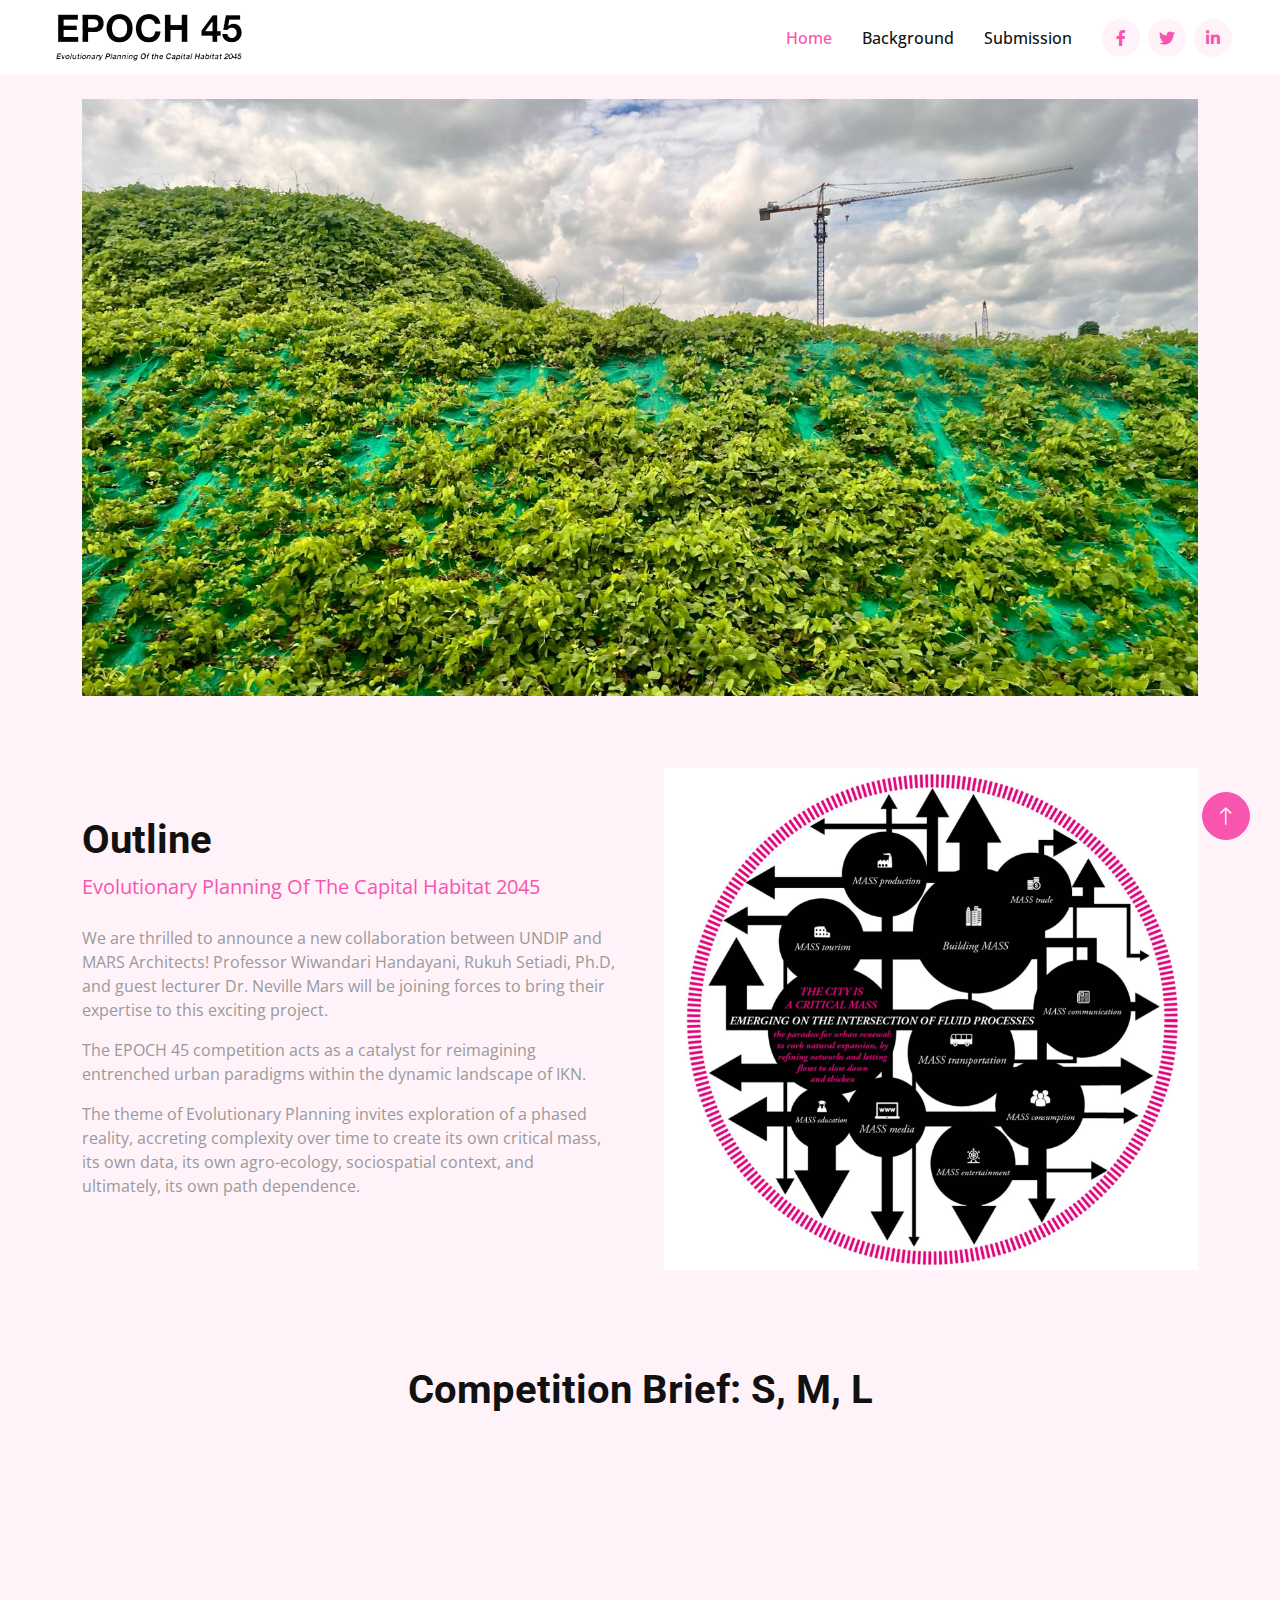
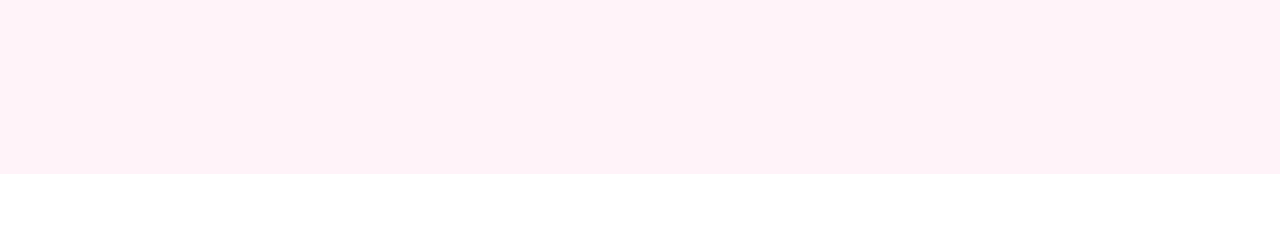
==== index.html @ 97444972 "update all" ====
<!DOCTYPE html>
<html lang="en">

<head>
    <meta charset="utf-8">
    <title>EPOCH45</title>
    <meta content="width=device-width, initial-scale=1.0" name="viewport">
    <meta content="" name="keywords">
    <meta content="" name="description">

    <!-- Icon Title-->
     <link href="img/about.png" rel="icon">
     
    <!-- Favicon -->
    <link href="img/favicon.ico" rel="icon">

    <!-- Google Web Fonts -->
    <link rel="preconnect" href="https://fonts.googleapis.com">
    <link rel="preconnect" href="https://fonts.gstatic.com" crossorigin>
    <link href="https://fonts.googleapis.com/css2?family=Open+Sans:wght@400;500&family=Roboto:wght@500;700&display=swap"
        rel="stylesheet">

    <!-- Icon Font Stylesheet -->
    <link href="https://cdnjs.cloudflare.com/ajax/libs/font-awesome/5.10.0/css/all.min.css" rel="stylesheet">
    <link href="https://cdn.jsdelivr.net/npm/bootstrap-icons@1.4.1/font/bootstrap-icons.css" rel="stylesheet">

    <!-- Libraries Stylesheet -->
    <link href="lib/animate/animate.min.css" rel="stylesheet">
    <link href="lib/owlcarousel/assets/owl.carousel.min.css" rel="stylesheet">

    <!-- Customized Bootstrap Stylesheet -->
    <link href="css/bootstrap.min.css" rel="stylesheet">

    <!-- Template Stylesheet -->
    <link href="css/style.css" rel="stylesheet">
</head>

<body>
    <!-- Spinner Start -->
    <div id="spinner"
        class="show bg-white position-fixed translate-middle w-100 vh-100 top-50 start-50 d-flex align-items-center justify-content-center">
        <div class="spinner-grow text-primary" role="status"></div>
    </div>
    <!-- Spinner End -->


    <!-- Navbar Start -->
    <nav class="navbar navbar-expand-lg bg-white navbar-light sticky-top p-0 px-4 px-lg-5">
        <a href="index.html" class="navbar-brand d-flex align-items-center">
            <h2 class="m-0 text-primary"><img class="img-fluid me-2" src="img/icon-1.png" alt=""
                    style="width: 200px;"></h2>
        </a>
        <button type="button" class="navbar-toggler" data-bs-toggle="collapse" data-bs-target="#navbarCollapse">
            <span class="navbar-toggler-icon"></span>
        </button>
        <div class="collapse navbar-collapse" id="navbarCollapse">
            <div class="navbar-nav ms-auto py-4 py-lg-0">
                <a href="index.html" class="nav-item nav-link active">Home</a>
                <a href="about.html" class="nav-item nav-link">Background</a>
                <!--a href="service.html" class="nav-item nav-link">Service</!--a-->
                <a href="roadmap.html" class="nav-item nav-link">Submission</a>
                <!--div class="nav-item dropdown">
                    <a href="#" class="nav-link dropdown-toggle" data-bs-toggle="dropdown">Pages</a>
                    <div class="dropdown-menu shadow-sm m-0">
                        <a href="feature.html" class="dropdown-item">Feature</a>
                        <a href="token.html" class="dropdown-item">Token Sale</a>
                        <a href="faq.html" class="dropdown-item">FAQs</a>
                        <a href="404.html" class="dropdown-item">404 Page</a>
                    </div>
                </!--div-->
                <!--a-- href="contact.html" class="nav-item nav-link">Contact</!--a-->
            </div>
            <div class="h-100 d-lg-inline-flex align-items-center d-none">
                <a class="btn btn-square rounded-circle bg-light text-primary me-2" href=""><i
                        class="fab fa-facebook-f"></i></a>
                <a class="btn btn-square rounded-circle bg-light text-primary me-2" href=""><i
                        class="fab fa-twitter"></i></a>
                <a class="btn btn-square rounded-circle bg-light text-primary me-0" href=""><i
                        class="fab fa-linkedin-in"></i></a>
            </div>
        </div>
    </nav>
    <!-- Navbar End -->


    <!-- Header Start -->
    <div class="container-xxl bg-light">
        <div class="container py-4">
            <div class="row g-5 justify-content-center fadeIn">
                <img class="img-fluid" style="animation-duration: 3s; width: 1378px;" src="img/hero-1.png"
                        alt="">
                <!--div class="col-lg-6">
                    <h1 class="display-4 mb-3 animated slideInDown">Evolutionary Planning Of the Capital Habitat 2045</h1>
                    <p class="animated slideInDown">UNDIP is excited to announce the multidisciplinary student planning and design competition 
                        for the next three phases of development of IKN, the new forest capital of Indonesia, Nusantara.</p>
                    <a href="" class="btn btn-primary py-3 px-4 animated slideInDown">Explore More</!--a>
                </!--div>
                <div-- class="col-lg-6 animated fadeIn">
                    <img class="img-fluid" style="animation-duration: 3s;" src="img/hero-1.png"
                        alt="">
                </div-->
            </div>
        </div>
    </div>
    <!-- Header End -->


    <!-- Summary Start -->
    <div class="container-xxl bg-light py-5">
        <div class="container">
            <div class="row g-5 align-items-center">
                <div class="col-lg-6 wow fadeInUp" data-wow-delay="0.5s">
                    <div class="h-100">
                        <h1 class="display-6">Outline</h1>
                        <p class="text-primary fs-5 mb-4">Evolutionary Planning Of The Capital Habitat 2045</p>
                        <p>We are thrilled to announce a new collaboration between UNDIP and MARS Architects! Professor Wiwandari Handayani, 
                            Rukuh Setiadi, Ph.D, and guest lecturer Dr. Neville Mars 
                            will be joining forces to bring their expertise to this exciting project.</p>
                        <p>The EPOCH 45 competition acts as a catalyst for reimagining entrenched urban paradigms 
                            within the dynamic landscape of IKN. </p>
                        <p class="mb-4">The theme of Evolutionary Planning invites exploration of a phased reality, accreting complexity over time to create its own critical mass, 
                            its own data, its own agro-ecology, sociospatial context, and ultimately, its own path dependence.</p>
                        <!--div class="d-flex align-items-center mb-2">
                            <i class="fa fa-check bg-light text-primary btn-sm-square rounded-circle me-3 fw-bold"></i>
                            <span>Spatial</span>
                        </!--div>
                        <div class="d-flex align-items-center mb-2">
                            <i class="fa fa-check bg-light text-primary btn-sm-square rounded-circle me-3 fw-bold"></i>
                            <span>Socioeconomic</span>
                        </div>
                        <div-- class="d-flex align-items-center mb-4">
                            <i class="fa fa-check bg-light text-primary btn-sm-square rounded-circle me-3 fw-bold"></i>
                            <span>Procedural</span>
                        </div-->
                        <!--a class="btn btn-primary py-3 px-4" href="about.html">Read More</!--a-->
                    </div>
                </div>
                <div class="col-lg-6 wow fadeInUp" data-wow-delay="0.1s">
                    <img class="img-fluid" src="img/about.png" alt="">
                </div>
            </div>
        </div>
    </div>
    <!-- Summary End -->
    <div class="container-xxl bg-light py-5">
        <div class="container">
            <h1 class="display-6 text-md-center mb-4">Competition Brief: S, M, L</h1>
            <!--p class="text-primary text-md-center fs-5 mb-4">Introduction</!--p-->
            <div class="row g-5 align-items-center">
                <div class=" wow fadeInUp" data-wow-delay="0.1s">
                    <p>The goal of the competition is to provide a strategy for the evolutionary expansion of IKN Capital City
                         until the year 2045. Emphasis will be on designing the growth processes towards an inclusive forest 
                         city. The existing administrative core will need to expand in three stages to a ‘small’ town of 
                         500.000, a ‘medium’ sized city of 1 million people, and a ‘large’ metropolis of 2 million by 2045.</p>
                
                    <p>Specific attention is asked to address the contradictions inherent to planning a vibrant metropolis 
                        that is situated in what is currently a monofunctional production wood, but must ultimately encompass 
                        60% of diverse tropical forest. The sociospatial challenges innate to the forest city model must be 
                        addressed, including resilience, walkability, inclusivity and economic viability. For each stage of 
                        development basic urban capacity indicators (built footprint, GFA, FAR, land use, infrastructure, 
                        population, density) and economic and environmental performance indicators must be provided. 
                        These can include carbon life cycle analysis, agro- and service industry output, etc.</p>

                    <p>In short, EPOCH 45 asks: are human habitat and natural habitat—city and forest—conceptually compatible? 
                        And if so, how can this become practically achievable over the course of 20 years?</p>
                </div>
            </div>
        </div>
    </div>
    <!-- Competition Brief Start-->


    <!-- Competition Brief End -->


    <!-- Footer Start -->
    <div class="container-fluid  footer  wow fadeIn" data-wow-delay="0.1s">
        <!--div class="container py-2">
            <div class="row g-5">
                <div class="col-md-6">
                    <h1 class="text-primary mb-4"><img class="img-fluid me-2" src="img/icon-1.png" alt=""
                            style="width: 200px;"></h1>
                    <span>The EPOCH 45 competition acts as a catalyst for 
                        reimagining entrenched urban paradigms within the dynamic landscape of IKN.</span>
                </div>
                <div class="col-md-6">
                    <h5 class="mb-4">Newsletter</!--h5>
                    <p>The EPOCH 45 competition acts as a catalyst for 
                        reimagining entrenched urban paradigms within the dynamic landscape of IKN</p>
                    <div class="position-relative">
                        <p>The EPOCH 45 competition acts as a catalyst for 
                            reimagining entrenched urban paradigms within the dynamic landscape of IKN</p>
                        <input class="form-control bg-transparent w-100 py-3 ps-4 pe-5" type="text"
                            placeholder="Your email">
                        <button type="button"
                            class="btn btn-primary py-2 px-3 position-absolute top-0 end-0 mt-2 me-2">SignUp</button>
                    </div>
                </div>
                <div class="col-lg-3 col-md-6">
                    <h5 class="mb-4">Get In Touch</h5>
                    <p><i class="fa fa-map-marker-alt me-3"></i>123 Street, New York, USA</p>
                    <p><i class="fa fa-phone-alt me-3"></i>+012 345 67890</p>
                    <p><i class="fa fa-envelope me-3"></i>info@example.com</p>
                </div>
                <div class="col-lg-3 col-md-6">
                    <h5 class="mb-4">Our Services</h5>
                    <a class="btn btn-link" href="">Currency Wallet</a>
                    <a class="btn btn-link" href="">Currency Transaction</a>
                    <a class="btn btn-link" href="">Bitcoin Investment</a>
                    <a class="btn btn-link" href="">Token Sale</a>
                </div>
                <div class="col-lg-3 col-md-6">
                    <h5 class="mb-4">Quick Links</h5>
                    <a class="btn btn-link" href="">About Us</a>
                    <a class="btn btn-link" href="">Contact Us</a>
                    <a class="btn btn-link" href="">Our Services</a>
                    <a class="btn btn-link" href="">Terms & Condition</a>
                </div>
                <div class="col-lg-3 col-md-6">
                    <h5 class="mb-4">Follow Us</h5>
                    <div class="d-flex">
                        <a class="btn btn-square rounded-circle me-1" href=""><i class="fab fa-twitter"></i></a>
                        <a class="btn btn-square rounded-circle me-1" href=""><i class="fab fa-facebook-f"></i></a>
                        <a class="btn btn-square rounded-circle me-1" href=""><i class="fab fa-youtube"></i></a>
                        <a class="btn btn-square rounded-circle me-1" href=""><i class="fab fa-linkedin-in"></i></a>
                    </div>
                </div>
            </div>
        </div-->
        <div class="container-fluid copyright">
            <div class="container">
                <div class="row">
                    <div class=" text-center text-md-center mb-3 mb-md-0">
                        &copy; <a href="index.html">EPOCH45</a>, All Right Reserved.
                    </div>
                    <!--div class="col-md-6 text-center text-md-end">
                        </*** This template is free as long as you keep the footer author’s credit link/attribution link/backlink. If you'd like to use the template without the footer author’s credit link/attribution link/backlink, you can purchase the Credit Removal License from "https://htmlcodex.com/credit-removal". Thank you for your support. ***/>
                        Designed By <a href="https://htmlcodex.com">HTML Codex</a> Distributed By <a
                            href="https://themewagon.com">ThemeWagon</a>
                    </!--div-->
                </div>
            </div>
        </div>
    </div>
    <!-- Footer End -->


    <!-- Back to Top -->
    <a href="#" class="btn btn-lg btn-primary btn-lg-square rounded-circle back-to-top"><i
            class="bi bi-arrow-up"></i></a>


    <!-- JavaScript Libraries -->
    <script src="https://code.jquery.com/jquery-3.4.1.min.js"></script>
    <script src="https://cdn.jsdelivr.net/npm/bootstrap@5.0.0/dist/js/bootstrap.bundle.min.js"></script>
    <script src="lib/wow/wow.min.js"></script>
    <script src="lib/easing/easing.min.js"></script>
    <script src="lib/waypoints/waypoints.min.js"></script>
    <script src="lib/owlcarousel/owl.carousel.min.js"></script>
    <script src="lib/counterup/counterup.min.js"></script>

    <!-- Template Javascript -->
    <script src="js/main.js"></script>
</body>

</html>
---- css/style.css ----
/********** Template CSS **********/
:root {
    --primary: #F855B1;
    --secondary: #999999;
    --light: #FFF3F9;
    --dark: #111111;
}

.back-to-top {
    position: fixed;
    display: none;
    right: 30px;
    bottom: 60px;
    z-index: 99;
}

h4,
h5,
h6,
.h4,
.h5,
.h6 {
    font-weight: 500 !important;
}


/*** Spinner ***/
#spinner {
    opacity: 0;
    visibility: hidden;
    transition: opacity .5s ease-out, visibility 0s linear .5s;
    z-index: 99999;
}

#spinner.show {
    transition: opacity .5s ease-out, visibility 0s linear 0s;
    visibility: visible;
    opacity: 1;
}


/*** Button ***/
.btn {
    font-weight: 500;
    transition: .5s;
}

.btn.btn-primary {
    color: #FFFFFF;
}

.btn-square {
    width: 38px;
    height: 38px;
}

.btn-sm-square {
    width: 32px;
    height: 32px;
}

.btn-lg-square {
    width: 48px;
    height: 48px;
}

.btn-square,
.btn-sm-square,
.btn-lg-square {
    padding: 0;
    display: flex;
    align-items: center;
    justify-content: center;
    font-weight: normal;
}


/*** Navbar ***/
.navbar.sticky-top {
    top: -100px;
    transition: .5s;
}

.navbar .navbar-brand {
    height: 75px;
}

.navbar .navbar-nav .nav-link {
    margin-right: 30px;
    padding: 25px 0;
    color: var(--dark);
    font-weight: 500;
    outline: none;
}

.navbar .navbar-nav .nav-link:hover,
.navbar .navbar-nav .nav-link.active {
    color: var(--primary);
}

.navbar .dropdown-toggle::after {
    border: none;
    content: "\f107";
    font-family: "Font Awesome 5 Free";
    font-weight: 900;
    vertical-align: middle;
    margin-left: 8px;
}

@media (max-width: 991.98px) {
    .navbar .navbar-nav .nav-link  {
        margin-right: 0;
        padding: 10px 0;
    }

    .navbar .navbar-nav {
        border-top: 1px solid #EEEEEE;
    }
}

@media (min-width: 992px) {
    .navbar .nav-item .dropdown-menu {
        display: block;
        border: none;
        margin-top: 0;
        top: 150%;
        opacity: 0;
        visibility: hidden;
        transition: .5s;
    }

    .navbar .nav-item:hover .dropdown-menu {
        top: 100%;
        visibility: visible;
        transition: .5s;
        opacity: 1;
    }
}

.navbar .btn:hover {
    color: #FFFFFF !important;
    background: var(--primary) !important;
}


/*** Header ***/
.hero-header .breadcrumb-item+.breadcrumb-item::before {
    color: var(--secondary);
}


/*** Service ***/
.service-item {
    position: relative;
    overflow: hidden;
}

.service-item::after {
    position: absolute;
    content: "";
    width: 0;
    height: 0;
    top: -80px;
    right: -80px;
    border: 80px solid;
    transform: rotate(45deg);
    opacity: 1;
    transition: .5s;
}

.service-item.bg-white::after {
    border-color: transparent transparent var(--light) transparent;
}

.service-item.bg-light::after {
    border-color: transparent transparent #FFFFFF transparent;
}

.service-item:hover::after {
    opacity: 0;
}


/*** Roadmap ***/
.roadmap-carousel {
    position: relative;
}

.roadmap-carousel::before {
    position: absolute;
    content: "";
    height: 0;
    width: 100%;
    top: 20px;
    left: 0;
    border-top: 2px dashed var(--secondary);
}

.roadmap-carousel .roadmap-item .roadmap-point {
    position: absolute;
    width: 30px;
    height: 30px;
    top: 6px;
    left: 50%;
    margin-left: -15px;
    background: #FFFFFF;
    border: 2px solid var(--primary);
    transform: rotate(45deg);
    display: flex;
    align-items: center;
    justify-content: center;
}

.roadmap-carousel .roadmap-item .roadmap-point span {
    display: block;
    width: 18px;
    height: 18px;
    background: var(--primary);
}

.roadmap-carousel .roadmap-item {
    position: relative;
    padding-top: 150px;
    text-align: center;
}

.roadmap-carousel .roadmap-item::before {
    position: absolute;
    content: "";
    width: 0;
    height: 115px;
    top: 0;
    left: 50%;
    transform: translateX(-50%);
    border-right: 2px dashed var(--secondary);
}

.roadmap-carousel .roadmap-item::after {
    position: absolute;
    content: "";
    width: 14px;
    height: 14px;
    top: 111px;
    left: 50%;
    margin-left: -7px;
    transform: rotate(45deg);
    background: var(--primary);
}

.roadmap-carousel .owl-nav {
    margin-top: 40px;
    display: flex;
    justify-content: center;
}

.roadmap-carousel .owl-nav .owl-prev,
.roadmap-carousel .owl-nav .owl-next {
    margin: 0 12px;
    width: 50px;
    height: 50px;
    display: flex;
    align-items: center;
    justify-content: center;
    border-radius: 50px;
    font-size: 22px;
    color: var(--light);
    background: var(--primary);
    transition: .5s;
}

.roadmap-carousel .owl-nav .owl-prev:hover,
.roadmap-carousel .owl-nav .owl-next:hover {
    color: var(--primary);
    background: var(--dark);
}


/*** FAQs ***/
.accordion .accordion-item {
    border: none;
    margin-bottom: 15px;
}

.accordion .accordion-button {
    background: var(--light);
    border-radius: 2px;
}

.accordion .accordion-button:not(.collapsed) {
    color: #FFFFFF;
    background: var(--primary);
    box-shadow: none;
}

.accordion .accordion-button:not(.collapsed)::after {
    background-image: url("data:image/svg+xml,%3csvg xmlns='http://www.w3.org/2000/svg' viewBox='0 0 16 16' fill='%23fff'%3e%3cpath fill-rule='evenodd' d='M1.646 4.646a.5.5 0 0 1 .708 0L8 10.293l5.646-5.647a.5.5 0 0 1 .708.708l-6 6a.5.5 0 0 1-.708 0l-6-6a.5.5 0 0 1 0-.708z'/%3e%3c/svg%3e");
}

.accordion .accordion-body {
    padding: 15px 0 0 0;
}


/*** Footer ***/
.footer .btn.btn-link {
    display: block;
    margin-bottom: 5px;
    padding: 0;
    text-align: left;
    color: var(--secondary);
    font-weight: normal;
    text-transform: capitalize;
    transition: .3s;
}

.footer .btn.btn-link::before {
    position: relative;
    content: "\f105";
    font-family: "Font Awesome 5 Free";
    font-weight: 900;
    color: var(--secondary);
    margin-right: 10px;
}

.footer .btn.btn-link:hover {
    color: var(--primary);
    letter-spacing: 1px;
    box-shadow: none;
}

.footer .btn.btn-square {
    color: var(--primary);
    border: 1px solid var(--primary);
}

.footer .btn.btn-square:hover {
    color: #FFFFFF;
    background: var(--primary);
}

.footer .copyright {
    padding: 25px 0;
    border-top: 1px solid rgba(17, 17, 17, .1);
}

.footer .copyright a {
    color: var(--primary);
}

.footer .copyright a:hover {
    color: var(--dark);
}
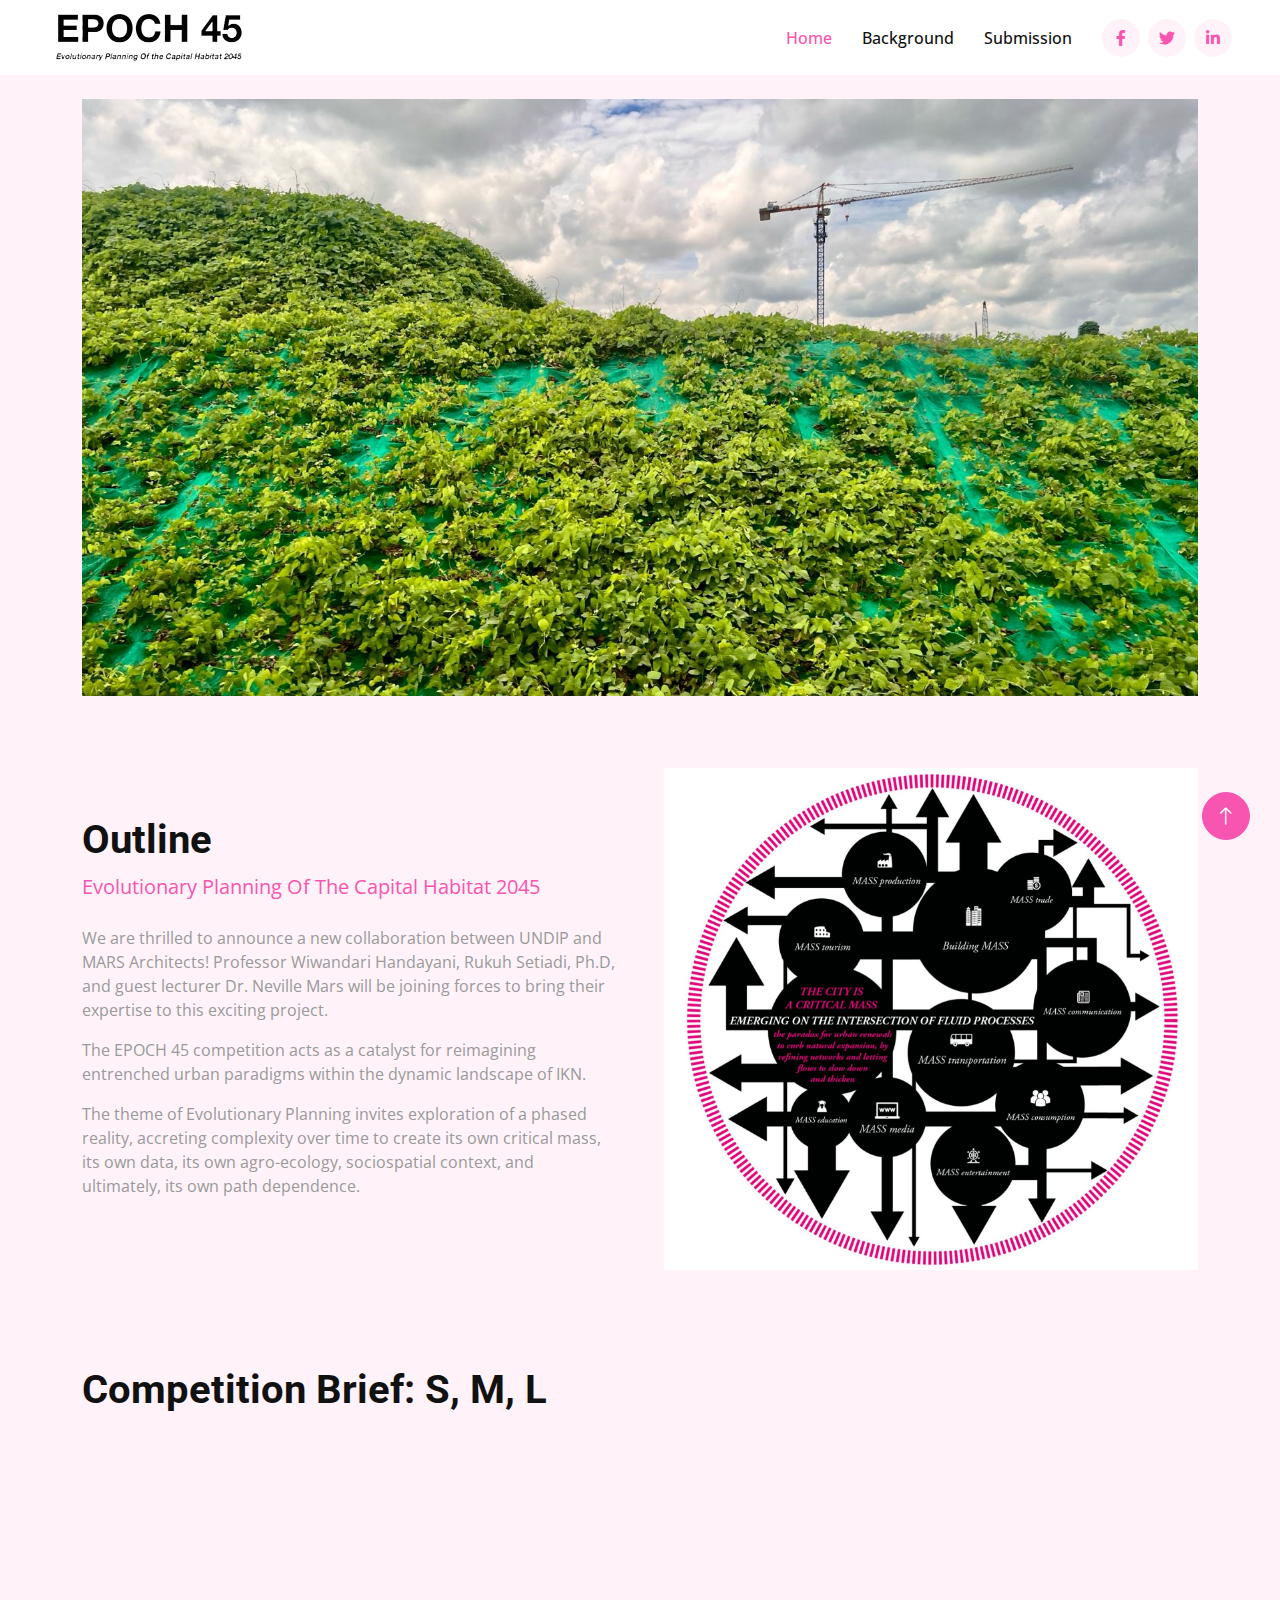
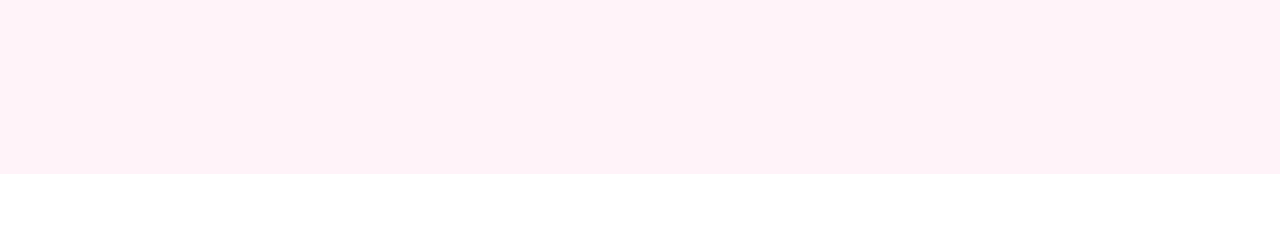
==== commit d31e4b80: "update all" ====
--- a/index.html
+++ b/index.html
@@ -142,9 +142,11 @@
         </div>
     </div>
     <!-- Summary End -->
+
+    <!-- Competition Brief Start-->
     <div class="container-xxl bg-light py-5">
         <div class="container">
-            <h1 class="display-6 text-md-center mb-4">Competition Brief: S, M, L</h1>
+            <h1 class="display-6 text-md-start mb-4">Competition Brief: S, M, L</h1>
             <!--p class="text-primary text-md-center fs-5 mb-4">Introduction</!--p-->
             <div class="row g-5 align-items-center">
                 <div class=" wow fadeInUp" data-wow-delay="0.1s">
@@ -167,9 +169,6 @@
             </div>
         </div>
     </div>
-    <!-- Competition Brief Start-->
-
-
     <!-- Competition Brief End -->
 
 
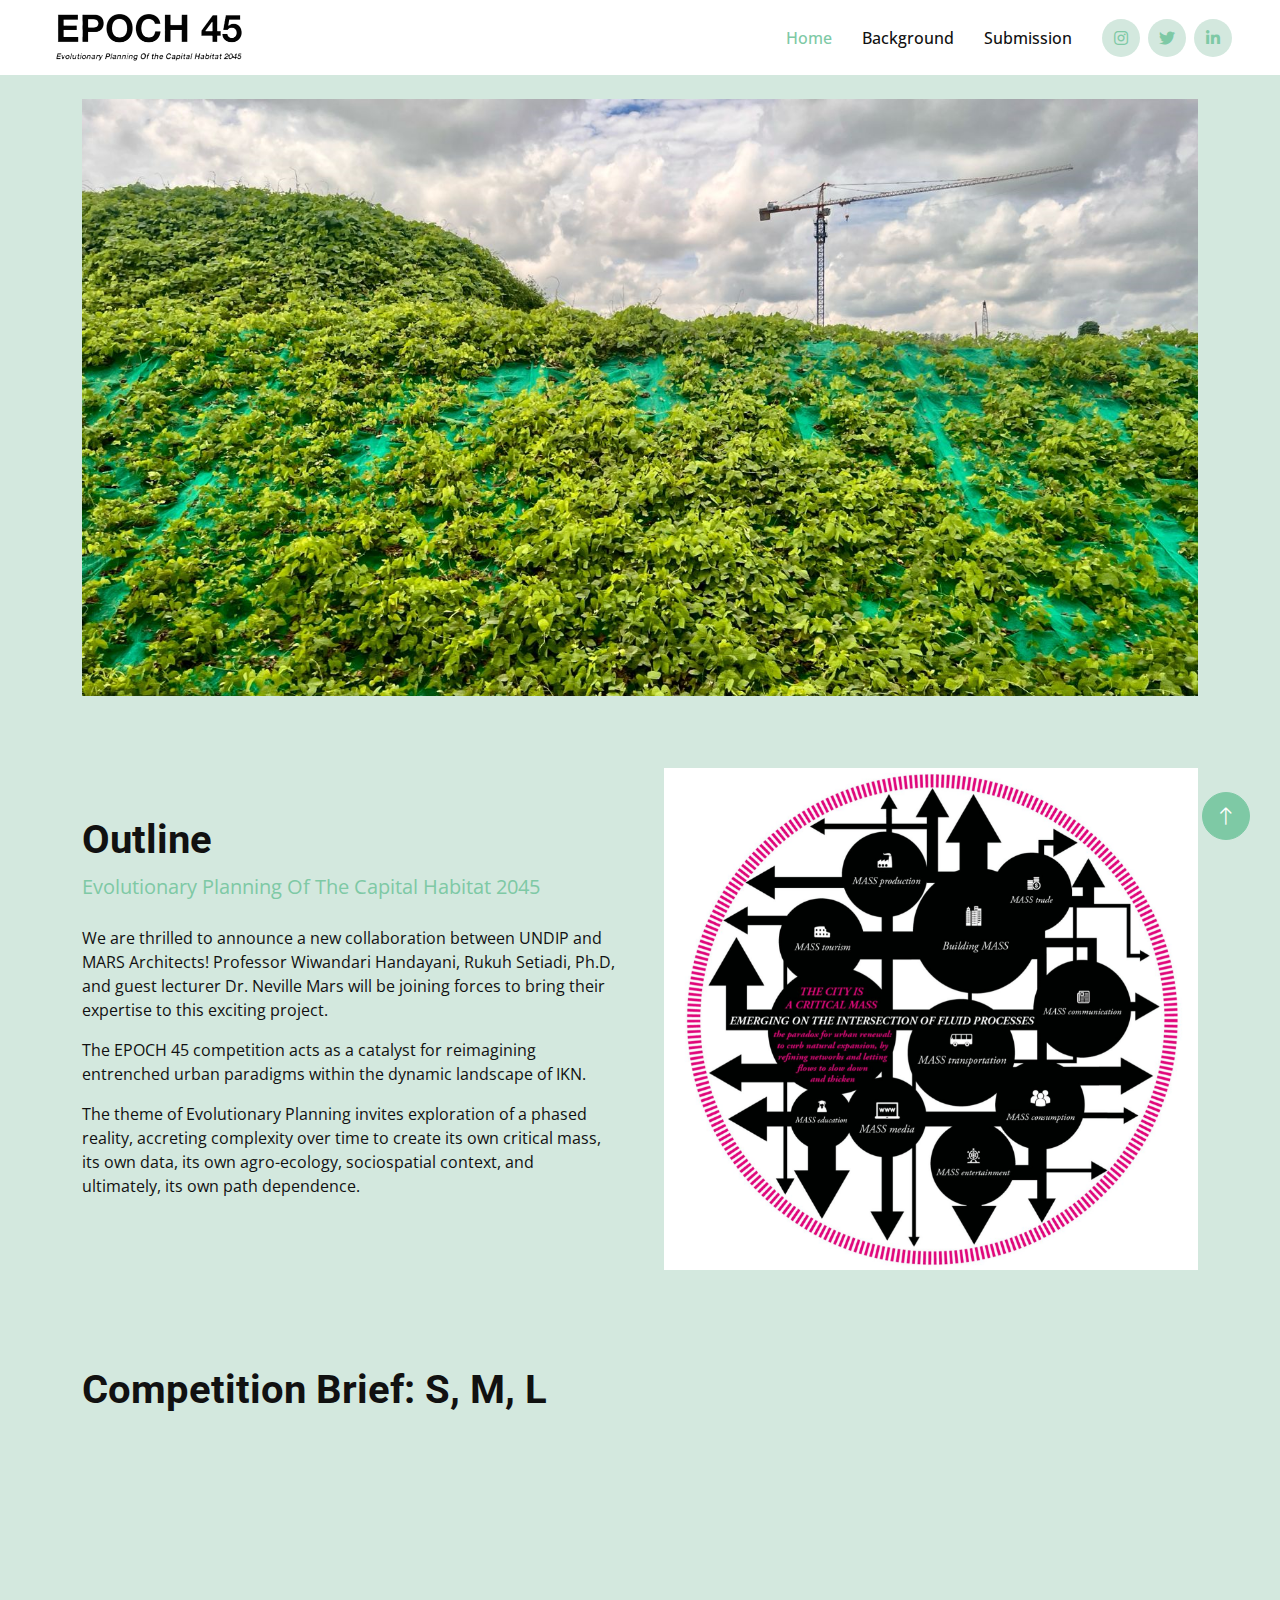
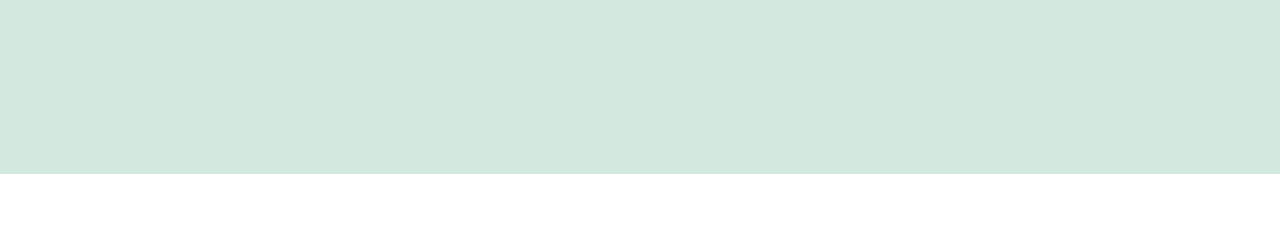
==== commit a50657c3: "update all" ====
--- a/index.html
+++ b/index.html
@@ -57,22 +57,11 @@
             <div class="navbar-nav ms-auto py-4 py-lg-0">
                 <a href="index.html" class="nav-item nav-link active">Home</a>
                 <a href="about.html" class="nav-item nav-link">Background</a>
-                <!--a href="service.html" class="nav-item nav-link">Service</!--a-->
                 <a href="roadmap.html" class="nav-item nav-link">Submission</a>
-                <!--div class="nav-item dropdown">
-                    <a href="#" class="nav-link dropdown-toggle" data-bs-toggle="dropdown">Pages</a>
-                    <div class="dropdown-menu shadow-sm m-0">
-                        <a href="feature.html" class="dropdown-item">Feature</a>
-                        <a href="token.html" class="dropdown-item">Token Sale</a>
-                        <a href="faq.html" class="dropdown-item">FAQs</a>
-                        <a href="404.html" class="dropdown-item">404 Page</a>
-                    </div>
-                </!--div-->
-                <!--a-- href="contact.html" class="nav-item nav-link">Contact</!--a-->
             </div>
             <div class="h-100 d-lg-inline-flex align-items-center d-none">
                 <a class="btn btn-square rounded-circle bg-light text-primary me-2" href=""><i
-                        class="fab fa-facebook-f"></i></a>
+                        class="fab fa-instagram"></i></a>
                 <a class="btn btn-square rounded-circle bg-light text-primary me-2" href=""><i
                         class="fab fa-twitter"></i></a>
                 <a class="btn btn-square rounded-circle bg-light text-primary me-0" href=""><i
@@ -89,16 +78,6 @@
             <div class="row g-5 justify-content-center fadeIn">
                 <img class="img-fluid" style="animation-duration: 3s; width: 1378px;" src="img/hero-1.png"
                         alt="">
-                <!--div class="col-lg-6">
-                    <h1 class="display-4 mb-3 animated slideInDown">Evolutionary Planning Of the Capital Habitat 2045</h1>
-                    <p class="animated slideInDown">UNDIP is excited to announce the multidisciplinary student planning and design competition 
-                        for the next three phases of development of IKN, the new forest capital of Indonesia, Nusantara.</p>
-                    <a href="" class="btn btn-primary py-3 px-4 animated slideInDown">Explore More</!--a>
-                </!--div>
-                <div-- class="col-lg-6 animated fadeIn">
-                    <img class="img-fluid" style="animation-duration: 3s;" src="img/hero-1.png"
-                        alt="">
-                </div-->
             </div>
         </div>
     </div>
@@ -113,26 +92,13 @@
                     <div class="h-100">
                         <h1 class="display-6">Outline</h1>
                         <p class="text-primary fs-5 mb-4">Evolutionary Planning Of The Capital Habitat 2045</p>
-                        <p>We are thrilled to announce a new collaboration between UNDIP and MARS Architects! Professor Wiwandari Handayani, 
+                        <p class="text-dark">We are thrilled to announce a new collaboration between UNDIP and MARS Architects! Professor Wiwandari Handayani, 
                             Rukuh Setiadi, Ph.D, and guest lecturer Dr. Neville Mars 
                             will be joining forces to bring their expertise to this exciting project.</p>
-                        <p>The EPOCH 45 competition acts as a catalyst for reimagining entrenched urban paradigms 
+                        <p class="text-dark">The EPOCH 45 competition acts as a catalyst for reimagining entrenched urban paradigms 
                             within the dynamic landscape of IKN. </p>
-                        <p class="mb-4">The theme of Evolutionary Planning invites exploration of a phased reality, accreting complexity over time to create its own critical mass, 
+                        <p class="mb-4 text-dark">The theme of Evolutionary Planning invites exploration of a phased reality, accreting complexity over time to create its own critical mass, 
                             its own data, its own agro-ecology, sociospatial context, and ultimately, its own path dependence.</p>
-                        <!--div class="d-flex align-items-center mb-2">
-                            <i class="fa fa-check bg-light text-primary btn-sm-square rounded-circle me-3 fw-bold"></i>
-                            <span>Spatial</span>
-                        </!--div>
-                        <div class="d-flex align-items-center mb-2">
-                            <i class="fa fa-check bg-light text-primary btn-sm-square rounded-circle me-3 fw-bold"></i>
-                            <span>Socioeconomic</span>
-                        </div>
-                        <div-- class="d-flex align-items-center mb-4">
-                            <i class="fa fa-check bg-light text-primary btn-sm-square rounded-circle me-3 fw-bold"></i>
-                            <span>Procedural</span>
-                        </div-->
-                        <!--a class="btn btn-primary py-3 px-4" href="about.html">Read More</!--a-->
                     </div>
                 </div>
                 <div class="col-lg-6 wow fadeInUp" data-wow-delay="0.1s">
@@ -147,15 +113,14 @@
     <div class="container-xxl bg-light py-5">
         <div class="container">
             <h1 class="display-6 text-md-start mb-4">Competition Brief: S, M, L</h1>
-            <!--p class="text-primary text-md-center fs-5 mb-4">Introduction</!--p-->
             <div class="row g-5 align-items-center">
                 <div class=" wow fadeInUp" data-wow-delay="0.1s">
-                    <p>The goal of the competition is to provide a strategy for the evolutionary expansion of IKN Capital City
+                    <p class="text-dark">The goal of the competition is to provide a strategy for the evolutionary expansion of IKN Capital City
                          until the year 2045. Emphasis will be on designing the growth processes towards an inclusive forest 
                          city. The existing administrative core will need to expand in three stages to a ‘small’ town of 
                          500.000, a ‘medium’ sized city of 1 million people, and a ‘large’ metropolis of 2 million by 2045.</p>
                 
-                    <p>Specific attention is asked to address the contradictions inherent to planning a vibrant metropolis 
+                    <p class="text-dark">Specific attention is asked to address the contradictions inherent to planning a vibrant metropolis 
                         that is situated in what is currently a monofunctional production wood, but must ultimately encompass 
                         60% of diverse tropical forest. The sociospatial challenges innate to the forest city model must be 
                         addressed, including resilience, walkability, inclusivity and economic viability. For each stage of 
@@ -163,7 +128,7 @@
                         population, density) and economic and environmental performance indicators must be provided. 
                         These can include carbon life cycle analysis, agro- and service industry output, etc.</p>
 
-                    <p>In short, EPOCH 45 asks: are human habitat and natural habitat—city and forest—conceptually compatible? 
+                    <p class="text-dark">In short, EPOCH 45 asks: are human habitat and natural habitat—city and forest—conceptually compatible? 
                         And if so, how can this become practically achievable over the course of 20 years?</p>
                 </div>
             </div>
@@ -174,69 +139,12 @@
 
     <!-- Footer Start -->
     <div class="container-fluid  footer  wow fadeIn" data-wow-delay="0.1s">
-        <!--div class="container py-2">
-            <div class="row g-5">
-                <div class="col-md-6">
-                    <h1 class="text-primary mb-4"><img class="img-fluid me-2" src="img/icon-1.png" alt=""
-                            style="width: 200px;"></h1>
-                    <span>The EPOCH 45 competition acts as a catalyst for 
-                        reimagining entrenched urban paradigms within the dynamic landscape of IKN.</span>
-                </div>
-                <div class="col-md-6">
-                    <h5 class="mb-4">Newsletter</!--h5>
-                    <p>The EPOCH 45 competition acts as a catalyst for 
-                        reimagining entrenched urban paradigms within the dynamic landscape of IKN</p>
-                    <div class="position-relative">
-                        <p>The EPOCH 45 competition acts as a catalyst for 
-                            reimagining entrenched urban paradigms within the dynamic landscape of IKN</p>
-                        <input class="form-control bg-transparent w-100 py-3 ps-4 pe-5" type="text"
-                            placeholder="Your email">
-                        <button type="button"
-                            class="btn btn-primary py-2 px-3 position-absolute top-0 end-0 mt-2 me-2">SignUp</button>
-                    </div>
-                </div>
-                <div class="col-lg-3 col-md-6">
-                    <h5 class="mb-4">Get In Touch</h5>
-                    <p><i class="fa fa-map-marker-alt me-3"></i>123 Street, New York, USA</p>
-                    <p><i class="fa fa-phone-alt me-3"></i>+012 345 67890</p>
-                    <p><i class="fa fa-envelope me-3"></i>info@example.com</p>
-                </div>
-                <div class="col-lg-3 col-md-6">
-                    <h5 class="mb-4">Our Services</h5>
-                    <a class="btn btn-link" href="">Currency Wallet</a>
-                    <a class="btn btn-link" href="">Currency Transaction</a>
-                    <a class="btn btn-link" href="">Bitcoin Investment</a>
-                    <a class="btn btn-link" href="">Token Sale</a>
-                </div>
-                <div class="col-lg-3 col-md-6">
-                    <h5 class="mb-4">Quick Links</h5>
-                    <a class="btn btn-link" href="">About Us</a>
-                    <a class="btn btn-link" href="">Contact Us</a>
-                    <a class="btn btn-link" href="">Our Services</a>
-                    <a class="btn btn-link" href="">Terms & Condition</a>
-                </div>
-                <div class="col-lg-3 col-md-6">
-                    <h5 class="mb-4">Follow Us</h5>
-                    <div class="d-flex">
-                        <a class="btn btn-square rounded-circle me-1" href=""><i class="fab fa-twitter"></i></a>
-                        <a class="btn btn-square rounded-circle me-1" href=""><i class="fab fa-facebook-f"></i></a>
-                        <a class="btn btn-square rounded-circle me-1" href=""><i class="fab fa-youtube"></i></a>
-                        <a class="btn btn-square rounded-circle me-1" href=""><i class="fab fa-linkedin-in"></i></a>
-                    </div>
-                </div>
-            </div>
-        </div-->
         <div class="container-fluid copyright">
             <div class="container">
                 <div class="row">
                     <div class=" text-center text-md-center mb-3 mb-md-0">
                         &copy; <a href="index.html">EPOCH45</a>, All Right Reserved.
                     </div>
-                    <!--div class="col-md-6 text-center text-md-end">
-                        </*** This template is free as long as you keep the footer author’s credit link/attribution link/backlink. If you'd like to use the template without the footer author’s credit link/attribution link/backlink, you can purchase the Credit Removal License from "https://htmlcodex.com/credit-removal". Thank you for your support. ***/>
-                        Designed By <a href="https://htmlcodex.com">HTML Codex</a> Distributed By <a
-                            href="https://themewagon.com">ThemeWagon</a>
-                    </!--div-->
                 </div>
             </div>
         </div>
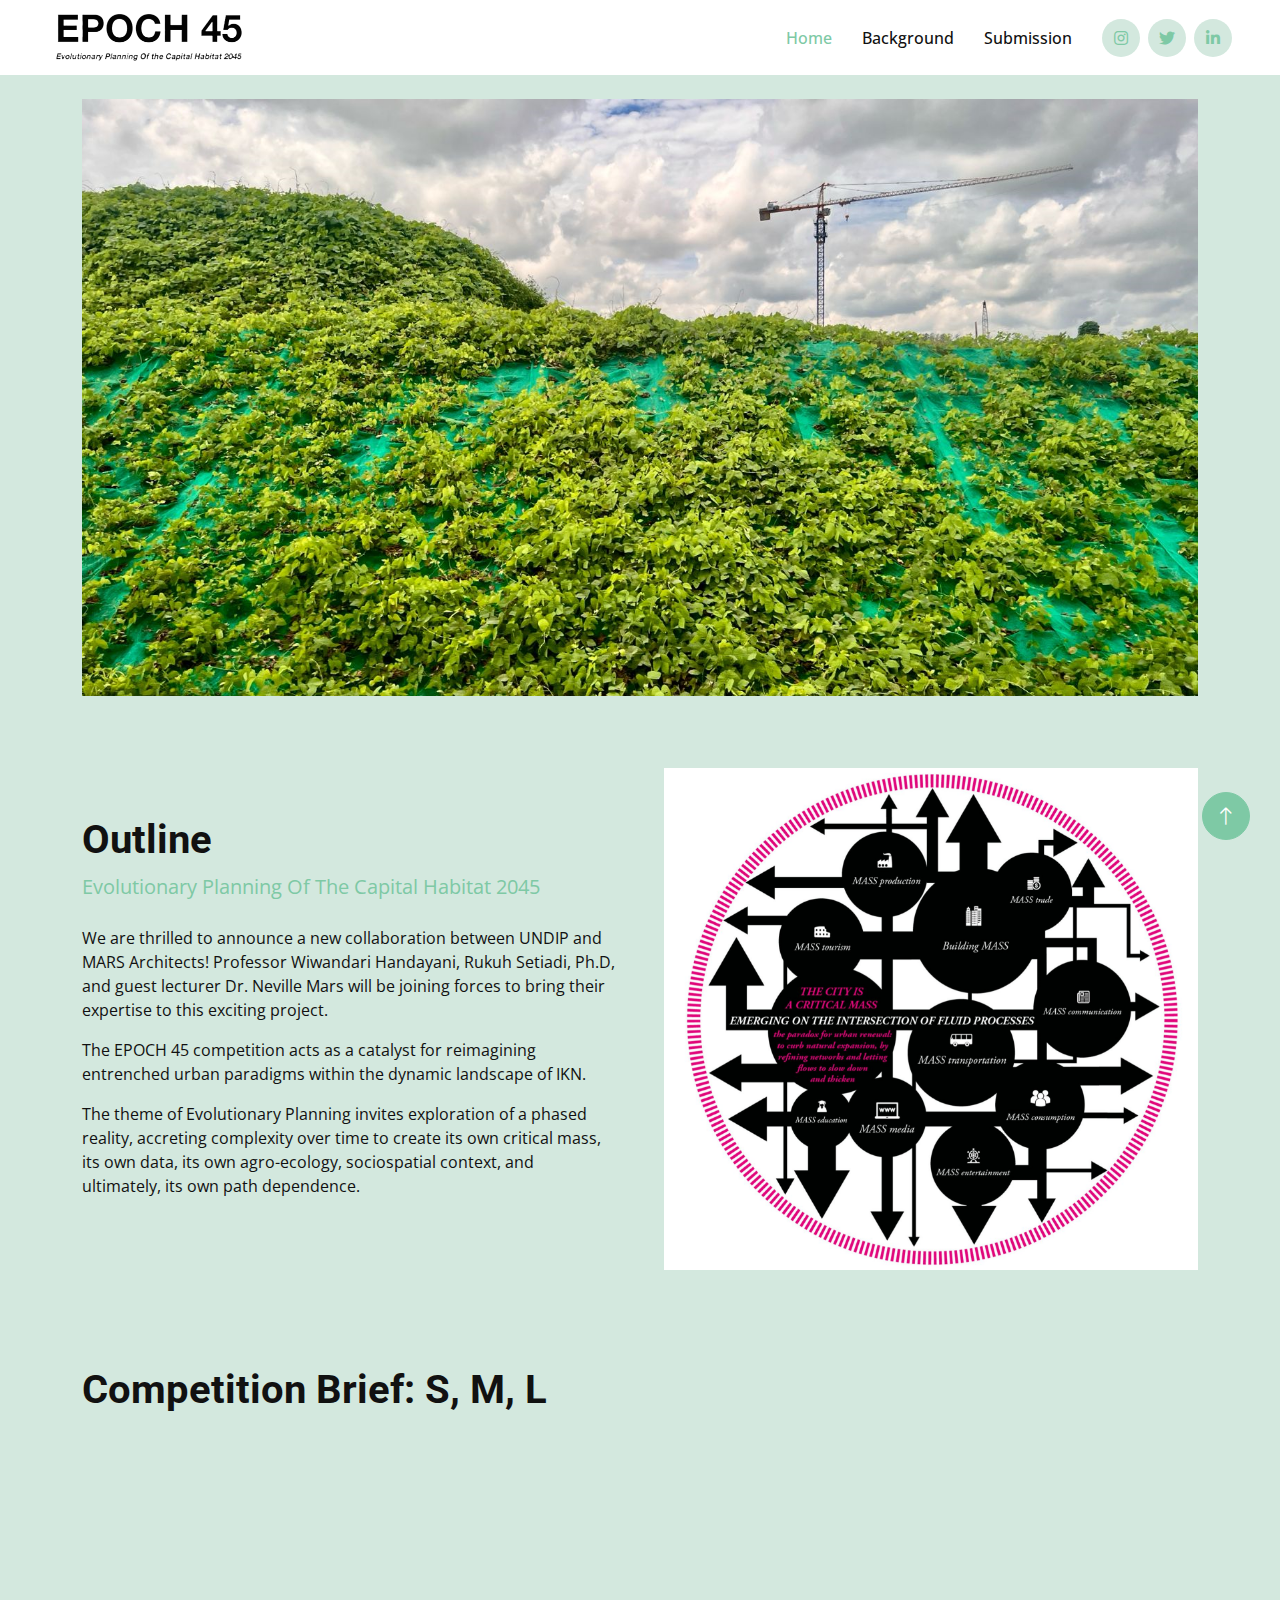
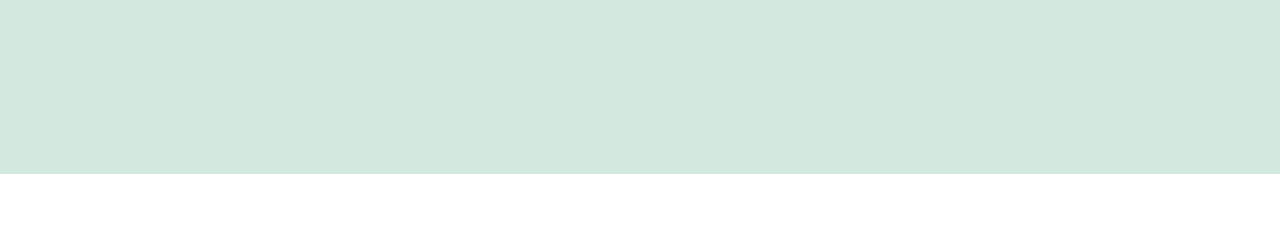
==== commit d0a17166: "update name" ====
--- a/index.html
+++ b/index.html
@@ -56,8 +56,8 @@
         <div class="collapse navbar-collapse" id="navbarCollapse">
             <div class="navbar-nav ms-auto py-4 py-lg-0">
                 <a href="index.html" class="nav-item nav-link active">Home</a>
-                <a href="about.html" class="nav-item nav-link">Background</a>
-                <a href="roadmap.html" class="nav-item nav-link">Submission</a>
+                <a href="background.html" class="nav-item nav-link">Background</a>
+                <a href="submission.html" class="nav-item nav-link">Submission</a>
             </div>
             <div class="h-100 d-lg-inline-flex align-items-center d-none">
                 <a class="btn btn-square rounded-circle bg-light text-primary me-2" href=""><i
--- a/css/style.css
+++ b/css/style.css
@@ -1,7 +1,7 @@
 /********** Template CSS **********/
 :root {
     --primary: #7EC9A5;
-    --secondary: #353b38;
+    --secondary: #1f2421;
     --light: #D3E8DE;
     --dark: #111111;
 }
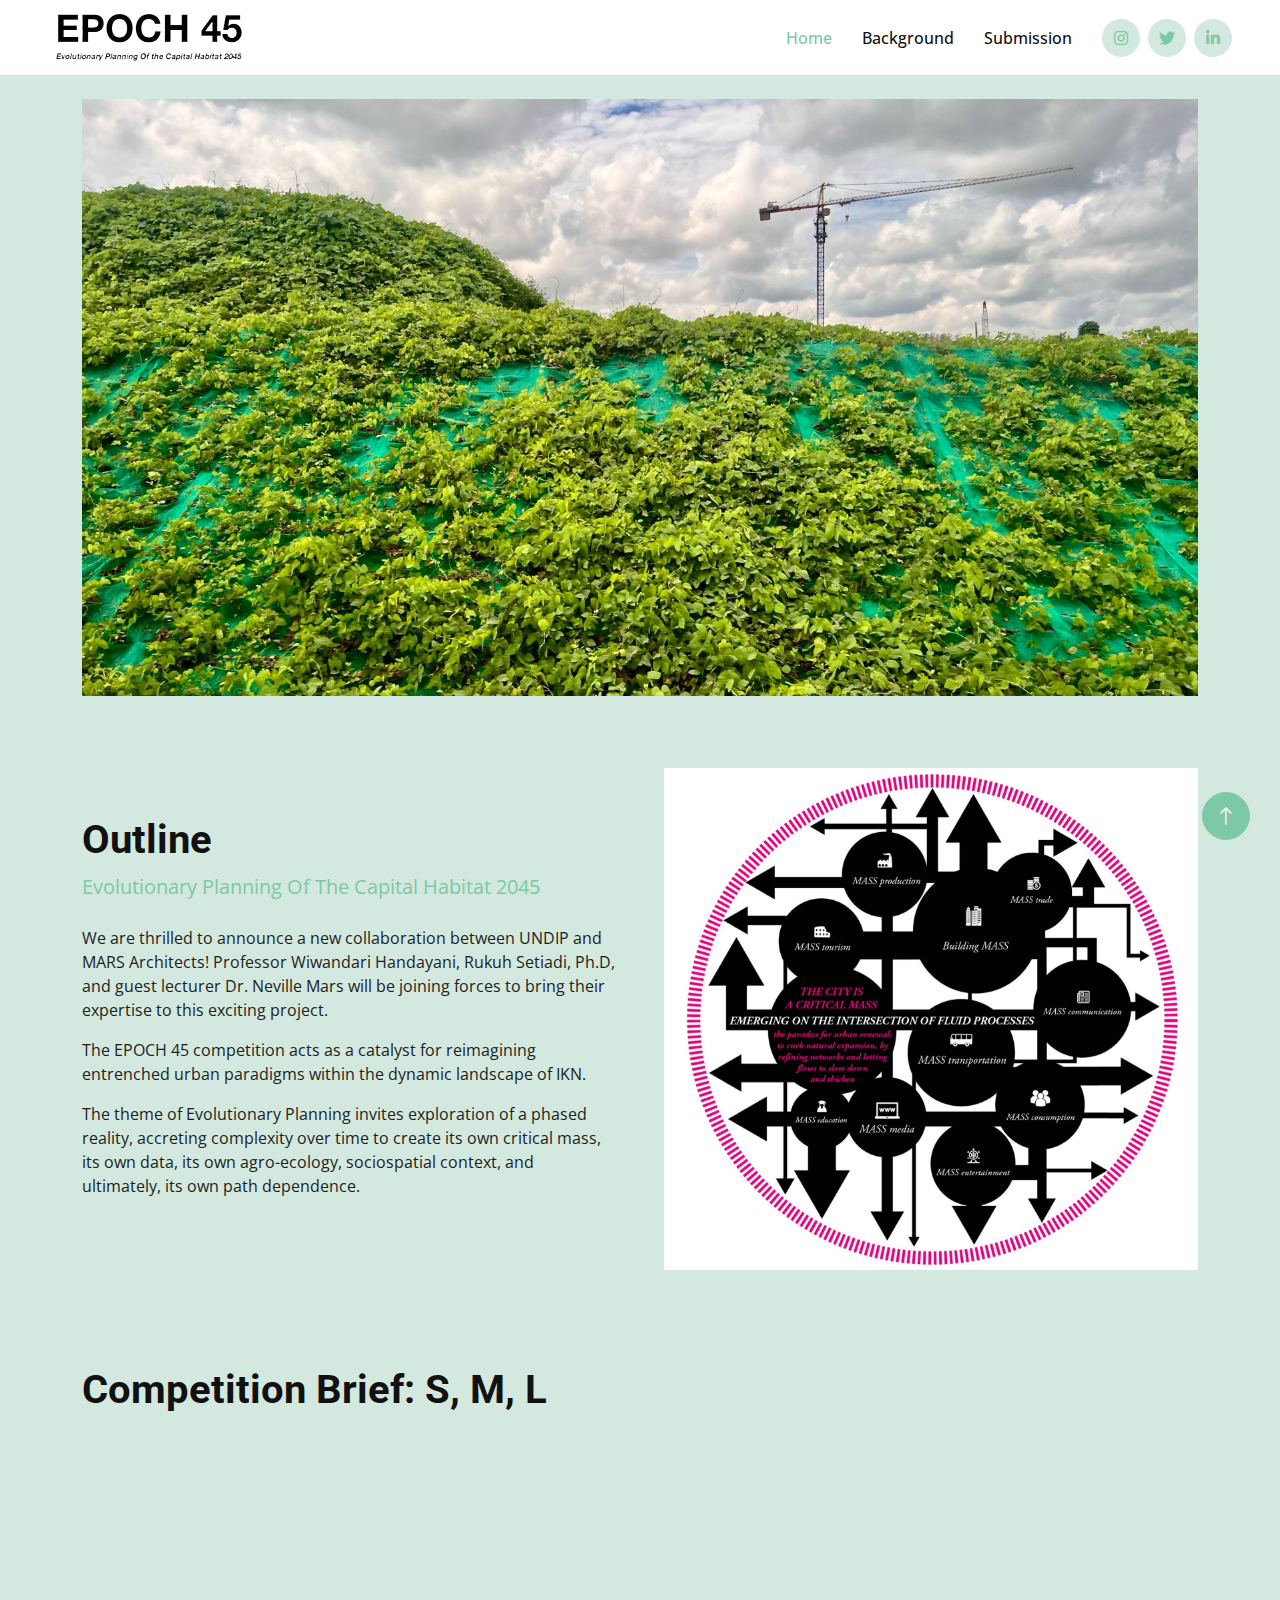
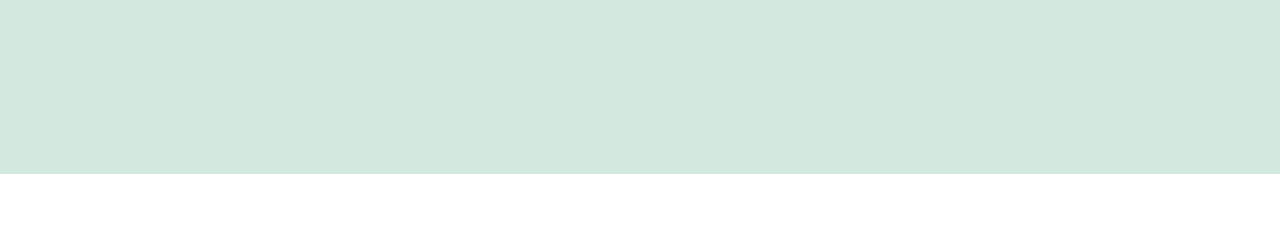
==== commit ab2db27c: "updat font" ====
--- a/index.html
+++ b/index.html
@@ -92,12 +92,12 @@
                     <div class="h-100">
                         <h1 class="display-6">Outline</h1>
                         <p class="text-primary fs-5 mb-4">Evolutionary Planning Of The Capital Habitat 2045</p>
-                        <p class="text-dark">We are thrilled to announce a new collaboration between UNDIP and MARS Architects! Professor Wiwandari Handayani, 
+                        <p class="text-secondary">We are thrilled to announce a new collaboration between UNDIP and MARS Architects! Professor Wiwandari Handayani, 
                             Rukuh Setiadi, Ph.D, and guest lecturer Dr. Neville Mars 
                             will be joining forces to bring their expertise to this exciting project.</p>
-                        <p class="text-dark">The EPOCH 45 competition acts as a catalyst for reimagining entrenched urban paradigms 
+                        <p class="text-secondary">The EPOCH 45 competition acts as a catalyst for reimagining entrenched urban paradigms 
                             within the dynamic landscape of IKN. </p>
-                        <p class="mb-4 text-dark">The theme of Evolutionary Planning invites exploration of a phased reality, accreting complexity over time to create its own critical mass, 
+                        <p class="mb-4 text-secondary">The theme of Evolutionary Planning invites exploration of a phased reality, accreting complexity over time to create its own critical mass, 
                             its own data, its own agro-ecology, sociospatial context, and ultimately, its own path dependence.</p>
                     </div>
                 </div>
@@ -115,12 +115,12 @@
             <h1 class="display-6 text-md-start mb-4">Competition Brief: S, M, L</h1>
             <div class="row g-5 align-items-center">
                 <div class=" wow fadeInUp" data-wow-delay="0.1s">
-                    <p class="text-dark">The goal of the competition is to provide a strategy for the evolutionary expansion of IKN Capital City
+                    <p class="text-secondary">The goal of the competition is to provide a strategy for the evolutionary expansion of IKN Capital City
                          until the year 2045. Emphasis will be on designing the growth processes towards an inclusive forest 
                          city. The existing administrative core will need to expand in three stages to a ‘small’ town of 
                          500.000, a ‘medium’ sized city of 1 million people, and a ‘large’ metropolis of 2 million by 2045.</p>
                 
-                    <p class="text-dark">Specific attention is asked to address the contradictions inherent to planning a vibrant metropolis 
+                    <p class="text-secondary">Specific attention is asked to address the contradictions inherent to planning a vibrant metropolis 
                         that is situated in what is currently a monofunctional production wood, but must ultimately encompass 
                         60% of diverse tropical forest. The sociospatial challenges innate to the forest city model must be 
                         addressed, including resilience, walkability, inclusivity and economic viability. For each stage of 
@@ -128,7 +128,7 @@
                         population, density) and economic and environmental performance indicators must be provided. 
                         These can include carbon life cycle analysis, agro- and service industry output, etc.</p>
 
-                    <p class="text-dark">In short, EPOCH 45 asks: are human habitat and natural habitat—city and forest—conceptually compatible? 
+                    <p class="text-secondary">In short, EPOCH 45 asks: are human habitat and natural habitat—city and forest—conceptually compatible? 
                         And if so, how can this become practically achievable over the course of 20 years?</p>
                 </div>
             </div>
@@ -142,9 +142,14 @@
         <div class="container-fluid copyright">
             <div class="container">
                 <div class="row">
-                    <div class=" text-center text-md-center mb-3 mb-md-0">
+                    <div class="col-md-6 text-center text-md-center mb-3 mb-md-0">
                         &copy; <a href="index.html">EPOCH45</a>, All Right Reserved.
                     </div>
+                    <!--div class="col-md-6 text-center text-md-end">
+                        </*** This template is free as long as you keep the footer author’s credit link/attribution link/backlink. If you'd like to use the template without the footer author’s credit link/attribution link/backlink, you can purchase the Credit Removal License from "https://htmlcodex.com/credit-removal". Thank you for your support. ***/>
+                        Designed By <a href="https://htmlcodex.com">HTML Codex</a> Distributed By <a
+                            href="https://themewagon.com">ThemeWagon</a>
+                    </!--div-->
                 </div>
             </div>
         </div>
